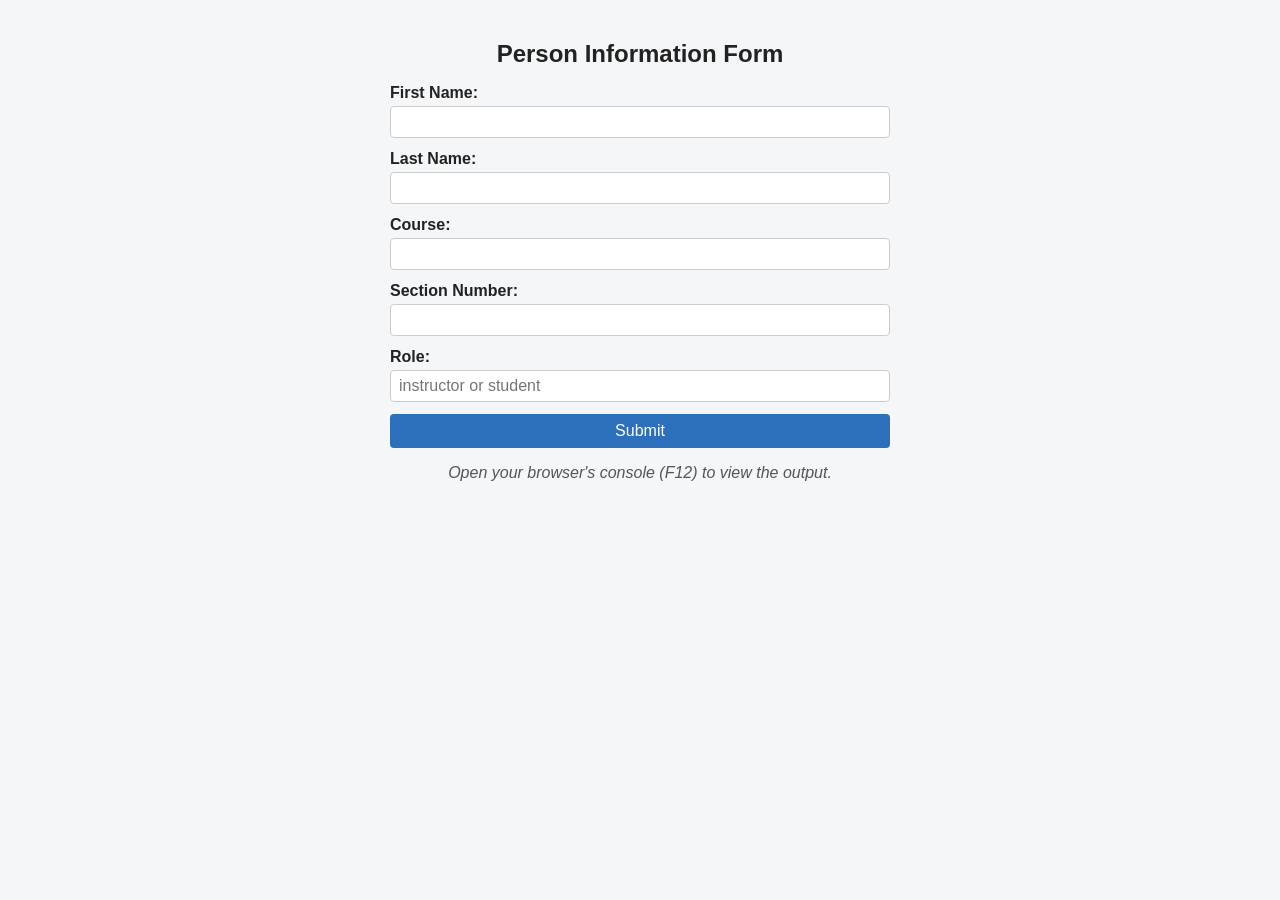
==== index.html @ c47d8989 "Add files via upload" ====
<!DOCTYPE html>
<html lang="en">
<head>
<meta charset="UTF-8">
<title>Person Form Assignment</title>
<link rel="stylesheet" href="style.css">
</head>
<body>

  <h1>Person Information Form</h1>

  <form id="personForm">
    <div class="form-row">
      <label for="firstName">First Name:</label>
      <input type="text" id="firstName" name="firstName">
    </div>

    <div class="form-row">
      <label for="lastName">Last Name:</label>
      <input type="text" id="lastName" name="lastName">
    </div>

    <div class="form-row">
      <label for="course">Course:</label>
      <input type="text" id="course" name="course">
    </div>

    <div class="form-row">
      <label for="section">Section Number:</label>
      <input type="text" id="section" name="section">
    </div>

    <div class="form-row">
      <label for="role">Role:</label>
      <input type="text" id="role" name="role" placeholder="instructor or student">
    </div>

    <div class="form-row">
      <button type="button" id="submitBtn">Submit</button>
    </div>
  </form>

  <p class="note">Open your browser's console (F12) to view the output.</p>

  <script src="script.js"></script>
</body>
</html>
---- style.css ----
body {
  font-family: Arial, Helvetica, sans-serif;
  background-color: #f4f6f8;
  color: #222;
  max-width: 500px;
  margin: 40px auto;
  padding: 0 20px;
}

h1 {
  font-size: 1.5em;
  text-align: center;
}

.form-row {
  margin-bottom: 12px;
  display: flex;
  flex-direction: column;
}

label {
  font-weight: bold;
  margin-bottom: 4px;
}

input[type="text"] {
  padding: 6px 8px;
  font-size: 1em;
  border: 1px solid #ccc;
  border-radius: 4px;
}

button {
  padding: 8px 16px;
  font-size: 1em;
  background-color: #2c6fbb;
  color: white;
  border: none;
  border-radius: 4px;
  cursor: pointer;
}

button:hover {
  background-color: #1f5590;
}

.note {
  text-align: center;
  font-style: italic;
  color: #555;
}
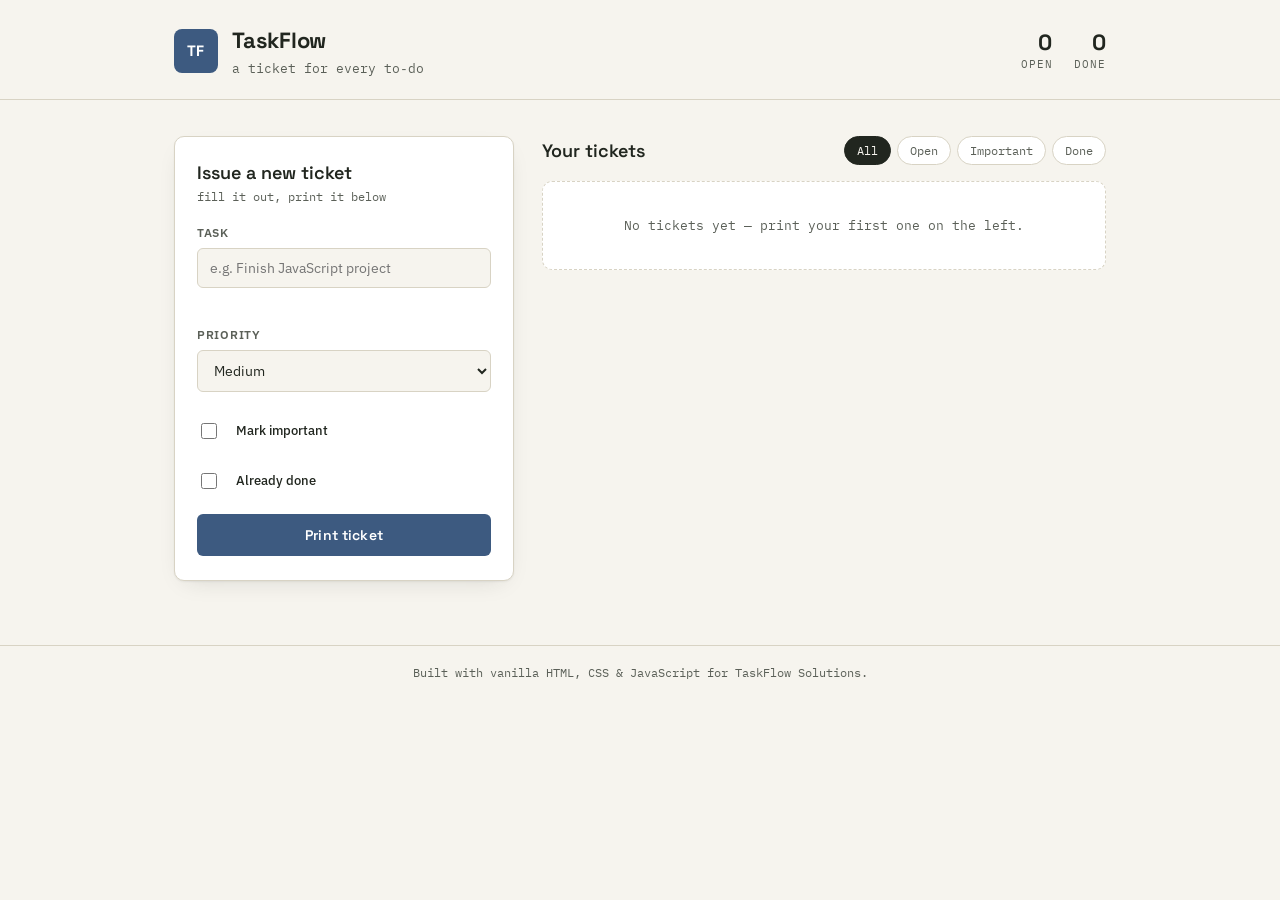
==== commit 53795ed0: "Add files via upload" ====
--- a/index.html
+++ b/index.html
@@ -1,46 +1,120 @@
 <!DOCTYPE html>
 <html lang="en">
 <head>
-<meta charset="UTF-8">
-<title>Person Form Assignment</title>
-<link rel="stylesheet" href="style.css">
+  <meta charset="UTF-8" />
+  <meta name="viewport" content="width=device-width, initial-scale=1.0" />
+  <title>TaskFlow — Task Manager</title>
+
+  <link rel="preconnect" href="https://fonts.googleapis.com" />
+  <link rel="preconnect" href="https://fonts.gstatic.com" crossorigin />
+  <link
+    href="https://fonts.googleapis.com/css2?family=Space+Grotesk:wght@500;600;700&family=IBM+Plex+Sans:wght@400;500;600&family=IBM+Plex+Mono:wght@400;500&display=swap"
+    rel="stylesheet"
+  />
+
+  <link rel="stylesheet" href="style.css" />
 </head>
 <body>
 
-  <h1>Person Information Form</h1>
+  <header class="site-header">
+    <div class="header-inner">
+      <div class="brand">
+        <span class="brand-mark">TF</span>
+        <div class="brand-text">
+          <h1>TaskFlow</h1>
+          <p>a ticket for every to‑do</p>
+        </div>
+      </div>
+      <div class="header-stats" id="headerStats" aria-live="polite">
+        <div class="stat">
+          <span class="stat-value" id="statOpen">0</span>
+          <span class="stat-label">open</span>
+        </div>
+        <div class="stat">
+          <span class="stat-value" id="statDone">0</span>
+          <span class="stat-label">done</span>
+        </div>
+      </div>
+    </div>
+  </header>
 
-  <form id="personForm">
-    <div class="form-row">
-      <label for="firstName">First Name:</label>
-      <input type="text" id="firstName" name="firstName">
-    </div>
+  <main class="layout">
 
-    <div class="form-row">
-      <label for="lastName">Last Name:</label>
-      <input type="text" id="lastName" name="lastName">
-    </div>
+    <!-- Ticket-booth style entry form -->
+    <section class="booth" aria-labelledby="boothTitle">
+      <div class="booth-card">
+        <div class="booth-header">
+          <h2 id="boothTitle">Issue a new ticket</h2>
+          <span class="booth-sub">fill it out, print it below</span>
+        </div>
 
-    <div class="form-row">
-      <label for="course">Course:</label>
-      <input type="text" id="course" name="course">
-    </div>
+        <form id="taskForm" novalidate>
+          <div class="field field-name">
+            <label for="taskName">Task</label>
+            <input
+              type="text"
+              id="taskName"
+              name="taskName"
+              placeholder="e.g. Finish JavaScript project"
+              autocomplete="off"
+            />
+            <p class="field-error" id="nameError" role="alert"></p>
+          </div>
 
-    <div class="form-row">
-      <label for="section">Section Number:</label>
-      <input type="text" id="section" name="section">
-    </div>
+          <div class="field-row">
+            <div class="field">
+              <label for="taskPriority">Priority</label>
+              <select id="taskPriority" name="taskPriority">
+                <option value="High">High</option>
+                <option value="Medium" selected>Medium</option>
+                <option value="Low">Low</option>
+              </select>
+            </div>
 
-    <div class="form-row">
-      <label for="role">Role:</label>
-      <input type="text" id="role" name="role" placeholder="instructor or student">
-    </div>
+            <div class="field field-check">
+              <label class="check-label" for="taskImportant">
+                <input type="checkbox" id="taskImportant" name="taskImportant" />
+                <span class="check-box" aria-hidden="true"></span>
+                Mark important
+              </label>
+            </div>
 
-    <div class="form-row">
-      <button type="button" id="submitBtn">Submit</button>
-    </div>
-  </form>
+            <div class="field field-check">
+              <label class="check-label" for="taskCompleted">
+                <input type="checkbox" id="taskCompleted" name="taskCompleted" />
+                <span class="check-box" aria-hidden="true"></span>
+                Already done
+              </label>
+            </div>
+          </div>
 
-  <p class="note">Open your browser's console (F12) to view the output.</p>
+          <button type="submit" class="submit-btn">
+            <span>Print ticket</span>
+          </button>
+        </form>
+      </div>
+    </section>
+
+    <!-- Task display -->
+    <section class="board" aria-labelledby="boardTitle">
+      <div class="board-header">
+        <h2 id="boardTitle">Your tickets</h2>
+        <div class="board-filters" id="boardFilters">
+          <button type="button" class="filter-btn active" data-filter="all">All</button>
+          <button type="button" class="filter-btn" data-filter="open">Open</button>
+          <button type="button" class="filter-btn" data-filter="important">Important</button>
+          <button type="button" class="filter-btn" data-filter="done">Done</button>
+        </div>
+      </div>
+
+      <div id="taskmanager"><!-- tasks render here via JS --></div>
+    </section>
+
+  </main>
+
+  <footer class="site-footer">
+    <p>Built with vanilla HTML, CSS &amp; JavaScript for TaskFlow Solutions.</p>
+  </footer>
 
   <script src="script.js"></script>
 </body>
--- a/style.css
+++ b/style.css
@@ -1,51 +1,510 @@
+/* ============================================================
+   TaskFlow — Design tokens
+   ============================================================ */
+:root {
+  /* color */
+  --paper: #f6f4ee;
+  --paper-raised: #ffffff;
+  --ink: #21261f;
+  --ink-soft: #5b6058;
+  --line: #d8d3c4;
+  --steel: #3d5a80;
+  --steel-dark: #2b4160;
+  --sage: #6b9080;
+  --amber: #e0a458;
+  --coral: #d1543e;
+  --coral-soft: #fbe7e2;
+
+  /* type */
+  --font-display: "Space Grotesk", "Segoe UI", sans-serif;
+  --font-body: "IBM Plex Sans", "Segoe UI", sans-serif;
+  --font-mono: "IBM Plex Mono", "Courier New", monospace;
+
+  /* layout */
+  --radius: 10px;
+  --shadow-card: 0 1px 2px rgba(33, 38, 31, 0.06), 0 8px 24px -12px rgba(33, 38, 31, 0.18);
+}
+
+* {
+  box-sizing: border-box;
+}
+
+html {
+  scroll-behavior: smooth;
+}
+
 body {
-  font-family: Arial, Helvetica, sans-serif;
-  background-color: #f4f6f8;
-  color: #222;
-  max-width: 500px;
-  margin: 40px auto;
-  padding: 0 20px;
-}
-
-h1 {
-  font-size: 1.5em;
+  margin: 0;
+  background: var(--paper);
+  color: var(--ink);
+  font-family: var(--font-body);
+  line-height: 1.5;
+  -webkit-font-smoothing: antialiased;
+}
+
+/* Respect reduced motion */
+@media (prefers-reduced-motion: reduce) {
+  * {
+    animation-duration: 0.001ms !important;
+    transition-duration: 0.001ms !important;
+  }
+}
+
+:focus-visible {
+  outline: 2px solid var(--steel);
+  outline-offset: 2px;
+}
+
+/* ============================================================
+   Header
+   ============================================================ */
+.site-header {
+  border-bottom: 1px solid var(--line);
+  background: var(--paper);
+}
+
+.header-inner {
+  max-width: 980px;
+  margin: 0 auto;
+  padding: 24px 24px 20px;
+  display: flex;
+  align-items: center;
+  justify-content: space-between;
+  gap: 16px;
+  flex-wrap: wrap;
+}
+
+.brand {
+  display: flex;
+  align-items: center;
+  gap: 14px;
+}
+
+.brand-mark {
+  width: 44px;
+  height: 44px;
+  flex-shrink: 0;
+  display: grid;
+  place-items: center;
+  background: var(--steel);
+  color: #fff;
+  font-family: var(--font-display);
+  font-weight: 700;
+  font-size: 15px;
+  border-radius: 8px;
+  letter-spacing: 0.02em;
+}
+
+.brand-text h1 {
+  margin: 0;
+  font-family: var(--font-display);
+  font-weight: 700;
+  font-size: 22px;
+  letter-spacing: -0.01em;
+}
+
+.brand-text p {
+  margin: 2px 0 0;
+  font-size: 13px;
+  color: var(--ink-soft);
+  font-family: var(--font-mono);
+}
+
+.header-stats {
+  display: flex;
+  gap: 22px;
+}
+
+.stat {
+  display: flex;
+  flex-direction: column;
+  align-items: flex-end;
+}
+
+.stat-value {
+  font-family: var(--font-display);
+  font-weight: 700;
+  font-size: 22px;
+  line-height: 1;
+}
+
+.stat-label {
+  font-family: var(--font-mono);
+  font-size: 11px;
+  text-transform: uppercase;
+  letter-spacing: 0.08em;
+  color: var(--ink-soft);
+  margin-top: 3px;
+}
+
+/* ============================================================
+   Layout
+   ============================================================ */
+.layout {
+  max-width: 980px;
+  margin: 0 auto;
+  padding: 36px 24px 64px;
+  display: grid;
+  grid-template-columns: 340px 1fr;
+  gap: 28px;
+  align-items: start;
+}
+
+@media (max-width: 760px) {
+  .layout {
+    grid-template-columns: 1fr;
+  }
+}
+
+/* ============================================================
+   Booth (form)
+   ============================================================ */
+.booth-card {
+  background: var(--paper-raised);
+  border: 1px solid var(--line);
+  border-radius: var(--radius);
+  box-shadow: var(--shadow-card);
+  padding: 22px 22px 24px;
+  position: sticky;
+  top: 20px;
+}
+
+.booth-header h2 {
+  margin: 0;
+  font-family: var(--font-display);
+  font-size: 18px;
+  font-weight: 600;
+}
+
+.booth-sub {
+  display: block;
+  font-family: var(--font-mono);
+  font-size: 12px;
+  color: var(--ink-soft);
+  margin-top: 2px;
+  margin-bottom: 18px;
+}
+
+.field {
+  margin-bottom: 16px;
+}
+
+.field-row {
+  display: flex;
+  flex-direction: column;
+  gap: 12px;
+}
+
+label {
+  display: block;
+  font-size: 12px;
+  font-weight: 600;
+  text-transform: uppercase;
+  letter-spacing: 0.06em;
+  color: var(--ink-soft);
+  margin-bottom: 6px;
+}
+
+input[type="text"],
+select {
+  width: 100%;
+  padding: 10px 12px;
+  font-family: var(--font-body);
+  font-size: 14px;
+  color: var(--ink);
+  background: var(--paper);
+  border: 1px solid var(--line);
+  border-radius: 6px;
+  transition: border-color 0.15s ease;
+}
+
+input[type="text"]:focus,
+select:focus {
+  border-color: var(--steel);
+}
+
+input[type="text"].has-error {
+  border-color: var(--coral);
+  background: var(--coral-soft);
+}
+
+.field-error {
+  min-height: 16px;
+  margin: 6px 0 0;
+  font-size: 12px;
+  font-family: var(--font-mono);
+  color: var(--coral);
+}
+
+.check-label {
+  display: flex;
+  align-items: center;
+  gap: 8px;
+  font-size: 13px;
+  font-weight: 500;
+  text-transform: none;
+  letter-spacing: 0;
+  color: var(--ink);
+  cursor: pointer;
+  margin-bottom: 0;
+}
+
+.check-label input {
+  width: 16px;
+  height: 16px;
+  accent-color: var(--steel);
+  cursor: pointer;
+}
+
+.submit-btn {
+  width: 100%;
+  margin-top: 6px;
+  padding: 12px 14px;
+  background: var(--steel);
+  color: #fff;
+  border: none;
+  border-radius: 6px;
+  font-family: var(--font-display);
+  font-weight: 600;
+  font-size: 14px;
+  letter-spacing: 0.01em;
+  cursor: pointer;
+  transition: background 0.15s ease, transform 0.1s ease;
+}
+
+.submit-btn:hover {
+  background: var(--steel-dark);
+}
+
+.submit-btn:active {
+  transform: scale(0.98);
+}
+
+/* ============================================================
+   Board (task list)
+   ============================================================ */
+.board-header {
+  display: flex;
+  align-items: center;
+  justify-content: space-between;
+  flex-wrap: wrap;
+  gap: 12px;
+  margin-bottom: 16px;
+}
+
+.board-header h2 {
+  margin: 0;
+  font-family: var(--font-display);
+  font-size: 18px;
+  font-weight: 600;
+}
+
+.board-filters {
+  display: flex;
+  gap: 6px;
+}
+
+.filter-btn {
+  font-family: var(--font-mono);
+  font-size: 12px;
+  padding: 6px 12px;
+  border-radius: 999px;
+  border: 1px solid var(--line);
+  background: var(--paper-raised);
+  color: var(--ink-soft);
+  cursor: pointer;
+}
+
+.filter-btn.active {
+  background: var(--ink);
+  border-color: var(--ink);
+  color: var(--paper);
+}
+
+#taskmanager {
+  display: flex;
+  flex-direction: column;
+  gap: 14px;
+}
+
+.empty-state {
+  border: 1px dashed var(--line);
+  border-radius: var(--radius);
+  padding: 34px 20px;
   text-align: center;
-}
-
-.form-row {
-  margin-bottom: 12px;
+  color: var(--ink-soft);
+  font-family: var(--font-mono);
+  font-size: 13px;
+  background: var(--paper-raised);
+}
+
+/* ---- Ticket card ---- */
+.ticket {
+  display: grid;
+  grid-template-columns: 96px 1fr;
+  background: var(--paper-raised);
+  border: 1px solid var(--line);
+  border-radius: var(--radius);
+  box-shadow: var(--shadow-card);
+  overflow: hidden;
+  position: relative;
+}
+
+.ticket-stub {
   display: flex;
   flex-direction: column;
-}
-
-label {
-  font-weight: bold;
-  margin-bottom: 4px;
-}
-
-input[type="text"] {
-  padding: 6px 8px;
-  font-size: 1em;
-  border: 1px solid #ccc;
-  border-radius: 4px;
-}
-
-button {
-  padding: 8px 16px;
-  font-size: 1em;
-  background-color: #2c6fbb;
-  color: white;
-  border: none;
-  border-radius: 4px;
+  align-items: center;
+  justify-content: center;
+  gap: 6px;
+  padding: 14px 8px;
+  background: var(--paper);
+  border-right: 2px dashed var(--line);
+  position: relative;
+}
+
+/* perforation notches */
+.ticket-stub::before,
+.ticket-stub::after {
+  content: "";
+  position: absolute;
+  right: -8px;
+  width: 16px;
+  height: 16px;
+  background: var(--paper);
+  border-radius: 50%;
+  border: 1px solid var(--line);
+}
+
+.ticket-stub::before {
+  top: -8px;
+}
+
+.ticket-stub::after {
+  bottom: -8px;
+}
+
+.stub-priority {
+  font-family: var(--font-mono);
+  font-size: 10px;
+  font-weight: 500;
+  text-transform: uppercase;
+  letter-spacing: 0.06em;
+  padding: 3px 8px;
+  border-radius: 999px;
+  white-space: nowrap;
+}
+
+.priority-High {
+  background: var(--coral-soft);
+  color: var(--coral);
+}
+
+.priority-Medium {
+  background: #fbeedd;
+  color: #9a6a26;
+}
+
+.priority-Low {
+  background: #e4ede8;
+  color: var(--sage);
+}
+
+.stub-id {
+  font-family: var(--font-mono);
+  font-size: 11px;
+  color: var(--ink-soft);
+}
+
+.ticket-body {
+  padding: 14px 18px 14px 22px;
+  display: flex;
+  align-items: center;
+  justify-content: space-between;
+  gap: 14px;
+  flex-wrap: wrap;
+}
+
+.ticket-info {
+  min-width: 0;
+}
+
+.ticket-name {
+  font-family: var(--font-body);
+  font-weight: 600;
+  font-size: 15px;
+  margin: 0 0 4px;
+  word-break: break-word;
+}
+
+.ticket-meta {
+  display: flex;
+  align-items: center;
+  gap: 10px;
+  flex-wrap: wrap;
+  font-family: var(--font-mono);
+  font-size: 11px;
+  color: var(--ink-soft);
+}
+
+.ticket-important-tag {
+  font-family: var(--font-mono);
+  font-size: 10px;
+  text-transform: uppercase;
+  letter-spacing: 0.06em;
+  color: var(--coral);
+}
+
+.ticket-actions {
+  display: flex;
+  align-items: center;
+  gap: 10px;
+  flex-shrink: 0;
+}
+
+.toggle-btn {
+  font-family: var(--font-mono);
+  font-size: 12px;
+  padding: 7px 12px;
+  border-radius: 6px;
+  border: 1px solid var(--line);
+  background: var(--paper);
+  color: var(--ink);
   cursor: pointer;
 }
 
-button:hover {
-  background-color: #1f5590;
-}
-
-.note {
+.toggle-btn:hover {
+  border-color: var(--steel);
+  color: var(--steel);
+}
+
+.delete-btn {
+  font-family: var(--font-mono);
+  font-size: 12px;
+  padding: 7px 12px;
+  border-radius: 6px;
+  border: 1px solid var(--coral);
+  background: transparent;
+  color: var(--coral);
+  cursor: pointer;
+}
+
+.delete-btn:hover {
+  background: var(--coral);
+  color: #fff;
+}
+
+/* ============================================================
+   Footer
+   ============================================================ */
+.site-footer {
+  border-top: 1px solid var(--line);
+  padding: 18px 24px;
   text-align: center;
-  font-style: italic;
-  color: #555;
-}
+}
+
+.site-footer p {
+  margin: 0;
+  font-family: var(--font-mono);
+  font-size: 12px;
+  color: var(--ink-soft);
+}
